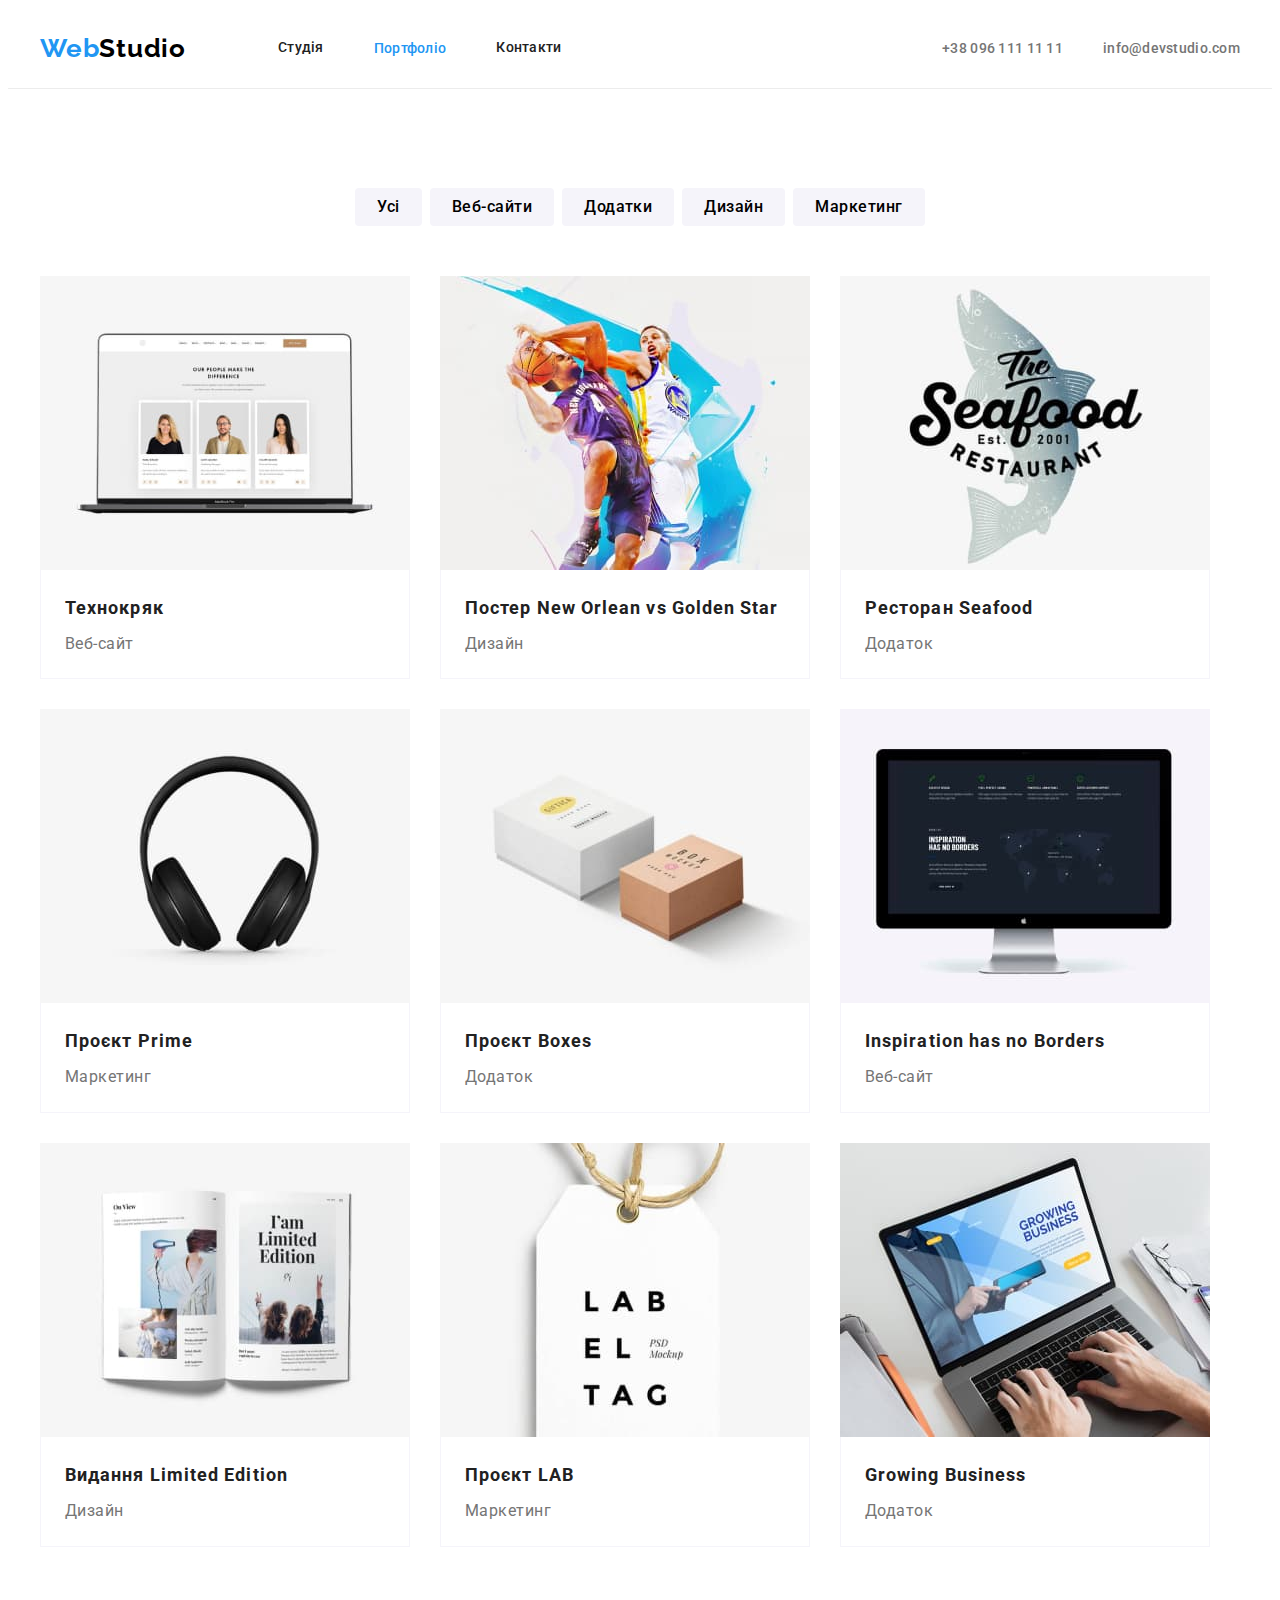
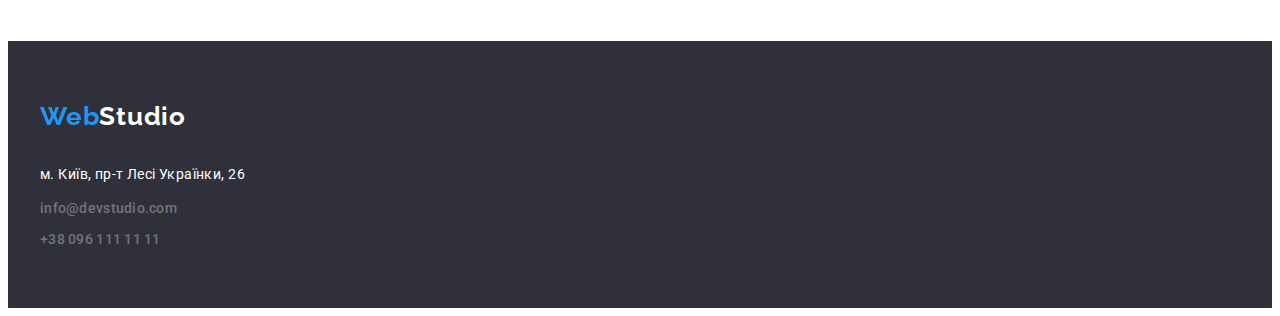
==== portfolio.html @ dc4efb28 "new code" ====
<!DOCTYPE html>

<html lang="uk">
<head>
    <meta charset="UTF-8">
    <meta http-equiv="X-UA-Compatible" content="IE=edge">
    <meta name="viewport" content="width=device-width, initial-scale=1.0">
    <title>WebStudio</title>
    <link rel="stylesheet" href="https://cdnjs.cloudflare.com/ajax/libs/modern-normalize/1.1.0/modern-normalize.min.css" integrity="sha512-wpPYUAdjBVSE4KJnH1VR1HeZfpl1ub8YT/NKx4PuQ5NmX2tKuGu6U/JRp5y+Y8XG2tV+wKQpNHVUX03MfMFn9Q==" crossorigin="anonymous" referrerpolicy="no-referrer" />
    <link rel="preconnect" href="https://fonts.googleapis.com">
<link rel="preconnect" href="https://fonts.gstatic.com" crossorigin>
<link href="https://fonts.googleapis.com/css2?family=Raleway:wght@700&family=Roboto:wght@400;500;700;900&display=swap" rel="stylesheet">

    <link rel="stylesheet" href="./css/styles.css">
</head>

<body>
    <header class="main-header">
        <div class="container header-container ">
        <nav class="navigation">
            <a class="logo"  href="./index.html" lang="en">
                <span>Web</span>Studio
            </a>
<ul class="list nav-list">
    <li class="items nav-list-items">
        <a class="menu-link link" href="./index.html">Студія</a>
    </li>
    <li class="items nav-list-items">
        <a class="portfolio link" href="./portfolio.html">Портфоліо</a>
    </li>
    <li class="items nav-list-items">
        <a class="menu-link link" href="">Контакти</a>
    </li>
</ul>
</nav>
<ul class="list header-feedback">
   <li class="nav-feedback">
<a class=" link feedback number" href="tel:+380961111111">+38 096 111 11 11</a>
</li>

    <li class="nav-feedback">
<a class="link feedback" href="mailto:info@devstudio.com">info@devstudio.com</a>
</li>

</ul>
     </div>

   </header>
 
   <main>
    <h2 class="invisible">Наші Проєкти</h2>

<section class="portfolio-background">

    <div class="container">
        
        <ul class="list portfolio-indent">
            <li class="buttons-indent">
                <button  class="button" type="button">Усі</button>
            </li>
            <li class="buttons-indent">
                <button class="button" type="button">Веб-сайти</button>
            </li>
            <li class="buttons-indent">
                <button class="button" type="button">Додатки</button>
            </li>
            <li class="buttons-indent">
                <button class="button" type="button">Дизайн</button>
            </li>
            <li class="buttons-indent">
                <button class="button" type="button">Маркетинг</button>
            </li>   
        </ul>
    




    <ul class="list employees">
        <li class="employees-card-portfolio">
            <a href="" class="link-potfolio">
            
            <img src="./images/projects/notebook.jpg" class="pictures" class="potfolio-images" alt="notebook" width="370" height="294">
            <div class="border-color">
            <h2 class="portfolio-headers">Технокряк</h2>
            <p class="headers-veiw">Веб-сайт</p>
            </div>
            </a>
        </li>
        <li class="employees-card-portfolio">
            <a href="" class="link-potfolio">
            
            <img src="./images/projects/basketball.jpg" class="pictures" alt="basketball" width="370" height="294">
           <div class="border-color">
            <h2 class="portfolio-headers">Постер New Orlean vs Golden Star</h2>
            <p class="headers-veiw">Дизайн</p>
            </div>
            </a>
        </li>
        <li class="employees-card-portfolio">
            <a href="" class="link-potfolio">
            
            <img src="./images/projects/seafood.jpg" class="pictures" alt="restaurant" width="370" height="294">
            <div class="border-color">
            <h2 class="portfolio-headers">Ресторан Seafood</h2>
            <p class="headers-veiw">Додаток</p>
            </div>
            </a>
        </li>
        <li class="employees-card-portfolio">
            <a href="" class="link-potfolio">
            
            <img src="./images/projects/headphones.jpg" class="pictures" alt="headphones" width="370" height="294">
            <div class="border-color">
            <h2 class="portfolio-headers">Проєкт Prime</h2>
            <p class="headers-veiw">Маркетинг</p>
            </div>
            </a>
        </li>
        <li class="employees-card-portfolio">
            <a href="" class="link-potfolio">
            
            <img src="./images/projects/boxes.jpg" class="pictures" alt="boxes" width="370" height="294">
            <div class="border-color">
            <h2 class="portfolio-headers">Проєкт Boxes</h2>
            <p class="headers-veiw">Додаток</p>
            </div>
            </a>
        </li>
        <li class="employees-card-portfolio">
            <a href="" class="link-potfolio">
            
            <img src="./images/projects/imac.jpg" class="pictures" alt="imac" width="370" height="294">
            <div class="border-color">
            <h2 class="portfolio-headers">Inspiration has no Borders</h2>
            <p class="headers-veiw">Веб-сайт</p>
            </div>
            </a>
        </li>
        <li class="employees-card-portfolio">
            <a href="" class="link-potfolio">
            
            <img src="./images/projects/newspapper.jpg" class="pictures" alt="newspapper" width="370" height="294">
            <div class="border-color">
            <h2 class="portfolio-headers">Видання Limited Edition</h2>
            <p class="headers-veiw">Дизайн</p>
            </div>
            </a>
        </li>
        <li class="employees-card-portfolio">
            <a href="" class="link-potfolio">
            
            <img src="./images/projects/labeltag.jpg" class="pictures" alt="labeltag" width="370" height="294">
            <div class="border-color">
            <h2 class="portfolio-headers">Проєкт LAB</h2>
            <p class="headers-veiw">Маркетинг</p>
            </div>
            </a>
        </li>
        <li class="employees-card-portfolio">
            <a href="" class="link-potfolio">
            <img src="./images/projects/typing.jpg" class="pictures" alt="typing" width="370" height="294">
            <div class="border-color">
            <h2 class="portfolio-headers">Growing Business</h2>
            <p class="headers-veiw">Додаток</p>
            </div>
            </a>
        </li>
    </ul>
</div>
</section>
</main>





<footer>
    <div class="container">
    <a class="footer-logo logo"  href="./index.html" lang="en">
        <span>Web</span>Studio
    </a>
        <address>
        <ul class="list footer-finish">
            <li class="footer-address">
                <a class="link feedback-adress" href="https://goo.gl/maps/wqpZzDvNSCtZP2SS6" 
                target="_blank" 
                rel="noopener noreferrer">м. Київ, пр-т Лесі Українки, 26</a>
            </li>
            <li class="footer-address">
                <a class="link feedback" href="mailto:info@devstudio.com">info@devstudio.com</a>
            </li>
            <li class="footer-address">
                <a class="link feedback" href="tel:+380961111111">+38 096 111 11 11</a>
            </li>
        </ul>
    </address>
</div>
</footer>

</body>
</html>
---- css/styles.css ----
/*=================PRIMARY=================*/

:root{
    --accent-color: #2196F3;
    --primary-text-color: #212121;
    --text-color: #FFFFFF;
    --feedback-color: #757575;
    --background-button-color: #188CE8;
    --background-buttons-color: #F5F4FA;
    --background-color: #2F303A ;
    --logo-color: #000000;
    --portfolio-background-color: #F5F5F5;
    --portfolio-header-color: #ECECEC;
}

/*=================CMON=================*/
.link{
    text-decoration: none;
    font-family: 'Roboto', sans-serif;
font-style: normal;
font-weight: 500;
font-size: 14px;
line-height: 1.14;
letter-spacing: 0.02em;
color: var(--primary-text-color);
letter-spacing: 0.02em;
}
.link:hover,
.link:focus{

    color: var(--accent-color);
}
.container{
    width: 1200px;
    margin-left: auto;
    margin-right: auto;
    padding-left: 15px;
    padding-right: 15px;
}

.list{
    list-style: none;
    padding-left: 0px;
    margin-bottom: 0px;
}
body {
    color: var(--primary-text-color);
    font-family: 'Roboto', sans-serif;
}
.link-potfolio,
.link-potfolio:focus,
.link-potfolio:active,
.link-potfolio:hover{
    text-decoration: none;
    color: var(--primary-text-color);
}
.feedback-adress{
    color: var(--text-color);
    font-style: normal;
    font-weight: 400;
    font-size: 14px;
    line-height: 24px;
    letter-spacing: 0.03em;
}
/*=================/CMON=================*/



/*=================HEADER=================*/
.number{
    padding-top: 32px;
    padding-bottom: 32px;
}
.header-mail{
    padding-top: 32px;
    padding-bottom: 32px;
}

.studio{
    color: var(--accent-color);
    display: block;
    padding-bottom: 32px;
padding-top: 32px;
}
.logo{
    margin-right: 92px;
    text-decoration: none;
    font-family: 'Raleway',sans-serif;

font-style: normal;
font-weight: 700;
font-size: 26px;
line-height: 1.19;
color: var(--logo-color);
letter-spacing: 0.03em;
}
span{
    color: var(--accent-color);
}
.feedback{
    color: var(--feedback-color);
}
.header-container{
    display: flex;
    align-items: center;
}
.navigation{
    display: flex;
    align-items: center;
}
.nav-list{
  display: flex;
  align-items: center; 
  margin-top: 0; 
}
.header-feedback{
    display: flex;
    align-items: center;
    margin-left: auto;
    margin-top: 0;
}
.nav-list-items:not(:last-child){
    margin-right: 50px;
}
.nav-feedback:not(:last-child){
    margin-right: 40px;
}
/*=================/HEADER=================*/


/*=================TEXT=================*/
.employees{
    display: flex;
    flex-wrap: wrap;
    margin-top: -30px;
    margin-left: -30px;
}
.employees-card{
    box-shadow: 0px 1px 3px rgba(0, 0, 0, 0.12),
     0px 1px 1px rgba(0, 0, 0, 0.14),
     0px 2px 1px rgba(0, 0, 0, 0.2);
     border-radius: 0px 0px 4px 4px;
     margin-top: 30px;
     margin-left: 30px;
}
.main-section{
    justify-content:center;
    
}
.main-section-color{
    background-color: var(--background-color);
    padding-top: 200px;
    padding-bottom: 200px;
}
.main-text{
    text-align: center;
    max-width: 696px;
font-style: normal;
font-weight: 900;
font-size: 44px;
line-height: 1.36;
text-align: center;
letter-spacing: 0.06em;
text-transform: uppercase;
color: var(--text-color);
margin-bottom: 30px;
margin-top: 0;
margin-left: auto;
margin-right: auto;
}
.invisible{
    position: absolute;
    white-space: nowrap;
    width: 1px;
    height: 1px;
    overflow: hidden;
    border: 0;
    padding: 0;
    clip: rect(0 0 0 0);
    clip-path: inset(50%);
    margin: -1px;
}
.main-button{
    padding: 10px 24px;
    min-width: 200px;
    margin: 0 auto;
  display: block;
    
font-style: normal;
font-weight: 700;
font-size: 16px;
line-height: 1.8;
align-items: center;
text-align: center;
letter-spacing: 0.06em;
border-radius: 4px;
border: none;
    color: var(--text-color);
    background: var(--accent-color);
   
}
.main-button:hover,
.main-button:focus{
    background-color: var(--background-button-color);
}
.main-button:active{
    background-color: var(--accent-color)
}
.saptitel{
    

font-style: normal;
font-weight: 700;
font-size: 14px;
line-height: 1.14;
letter-spacing: 0.03em;
text-transform: uppercase;
color: var(--primary-text-color);
max-width: 270px;
margin-top: 0;
margin-bottom: 10px;
}
.sabtitel{
    
font-style: normal;
font-weight: 400;
font-size: 14px;
line-height: 1.7;
letter-spacing: 0.03em;
color: var(--feedback-color);
max-width: 270px;
margin-top: 0;
margin-bottom: 0;
}
.main-sabtitle{
    display: flex;
    margin-top: 0;
}
.employees-subtitle:not(:last-child){
    margin-right: 30px;
}
.our-team{
    padding-top: 94px;
    padding-bottom: 94px;
    background-color: var(--background-buttons-color);
}
.team{
    

font-style: normal;
font-weight: 700;
font-size: 36px;
line-height: 1.16;
text-align: center;
letter-spacing: 0.03em;
margin-top: 0;
margin-bottom: 50px;
}
.names{
font-style: normal;
font-weight: 500;
font-size: 16px;
line-height: 19px;
text-align: center;
letter-spacing: 0.03em;
margin-top: 0;
margin-bottom: 10px;
}
.names-jobs-style{
    padding-top: 30px;
    padding-bottom: 30px;
}
.jobs{
    
color: var(--feedback-color);
font-style: normal;
font-weight: 400;
font-size: 16px;
line-height: 1.18;
text-align: center;
letter-spacing: 0.03em;
margin-top: 0;
margin-bottom: 0;
}
.footer-logo{
    color: var(--text-color);
    margin-bottom: 28px;
}
footer{
    background-color: var(--background-color);
    padding-top: 60px;
    padding-bottom: 60px;
}
.work-images{
    display: flex;
    padding-left: 0;
    margin-top: 0;
}
.footer-address:not(:last-child){
    margin-bottom: 12px;
}
.footer-finish{
    margin-top: 0;
    margin-bottom: 0px;
}
.images{
    display: block;
}
.images:not(:last-child){
    margin-right: 30px;
}
.our-advantages{
    padding-bottom: 94px;
    padding-top: 94px;
}
.our-work{
    padding-bottom: 94px;
}
.pictures{
    display: block;
}
address{
margin-top: 30px;
}
/*=================/TEXT=================*/


/*=================PORTFOLIO================*/

.portfolio{
    color: var(--accent-color);
}

.main-header{
    border-style: solid;
    border-width: 1px;
    border-top: none;
    border-left: none;
    border-right: none;
    margin-bottom: 0;
    border-color: var(--portfolio-header-color);
}
.menu-link{
    
font-style: normal;
font-weight: 500;
font-size: 14px;
line-height: 1.14;
letter-spacing: 0.02em;
color: var(--primary-text-color);
letter-spacing: 0.02em;
display: block;
padding-bottom: 32px;
padding-top: 32px;
}
.buttons-indent:not(:last-child){
    margin-right: 8px;
}
.button{
    padding: 6px 22px;
    margin-top: 5px;
    font-family: 'Roboto';
    font-style: normal;
    font-weight: 500;
    font-size: 16px;
    line-height: 1.6;
    text-align: center;
    letter-spacing: 0.03em;
    border: none;
background: var(--background-buttons-color);
border-radius: 4px;
}
.button:hover,
.button:focus{
    box-shadow: 0px 3px 1px rgba(0, 0, 0, 0.1), 
    0px 1px 2px rgba(0, 0, 0, 0.08), 
    0px 2px 2px rgba(0, 0, 0, 0.12);
    color: var(--text-color);
    background: var(--accent-color);
}
.portfolio-indent{
    margin-top: 0;
    margin-bottom: 50px;
    display: flex;
    justify-content: center;
}
.border-color{
    border-width: 1px;

  border-style: solid;

  border-color: var(--background-buttons-color);
  border-top: none;
  padding-left: 24px;
  padding-right: 24px;
  padding-top: 20px;
  padding-bottom: 20px;

}     
.portfolio-headers{
    

font-style: normal;
font-weight: 700;
font-size: 18px;
line-height: 2;
letter-spacing: 0.06em;
margin-bottom: 4px;
margin-top: 0;
}
.headers-veiw{
    

font-style: normal;
font-weight: 400;
font-size: 16px;
line-height: 1.8;
letter-spacing: 0.03em;
color: var(--feedback-color);
margin-bottom: 0;
margin-top: 0;
}.employees-card-portfolio{
    margin-top: 30px;
    margin-left: 30px;
} 
.portfolio-background{
    padding-top: 94px;
    padding-bottom: 94px;
}
/*=================/PORTFOLIO================*/
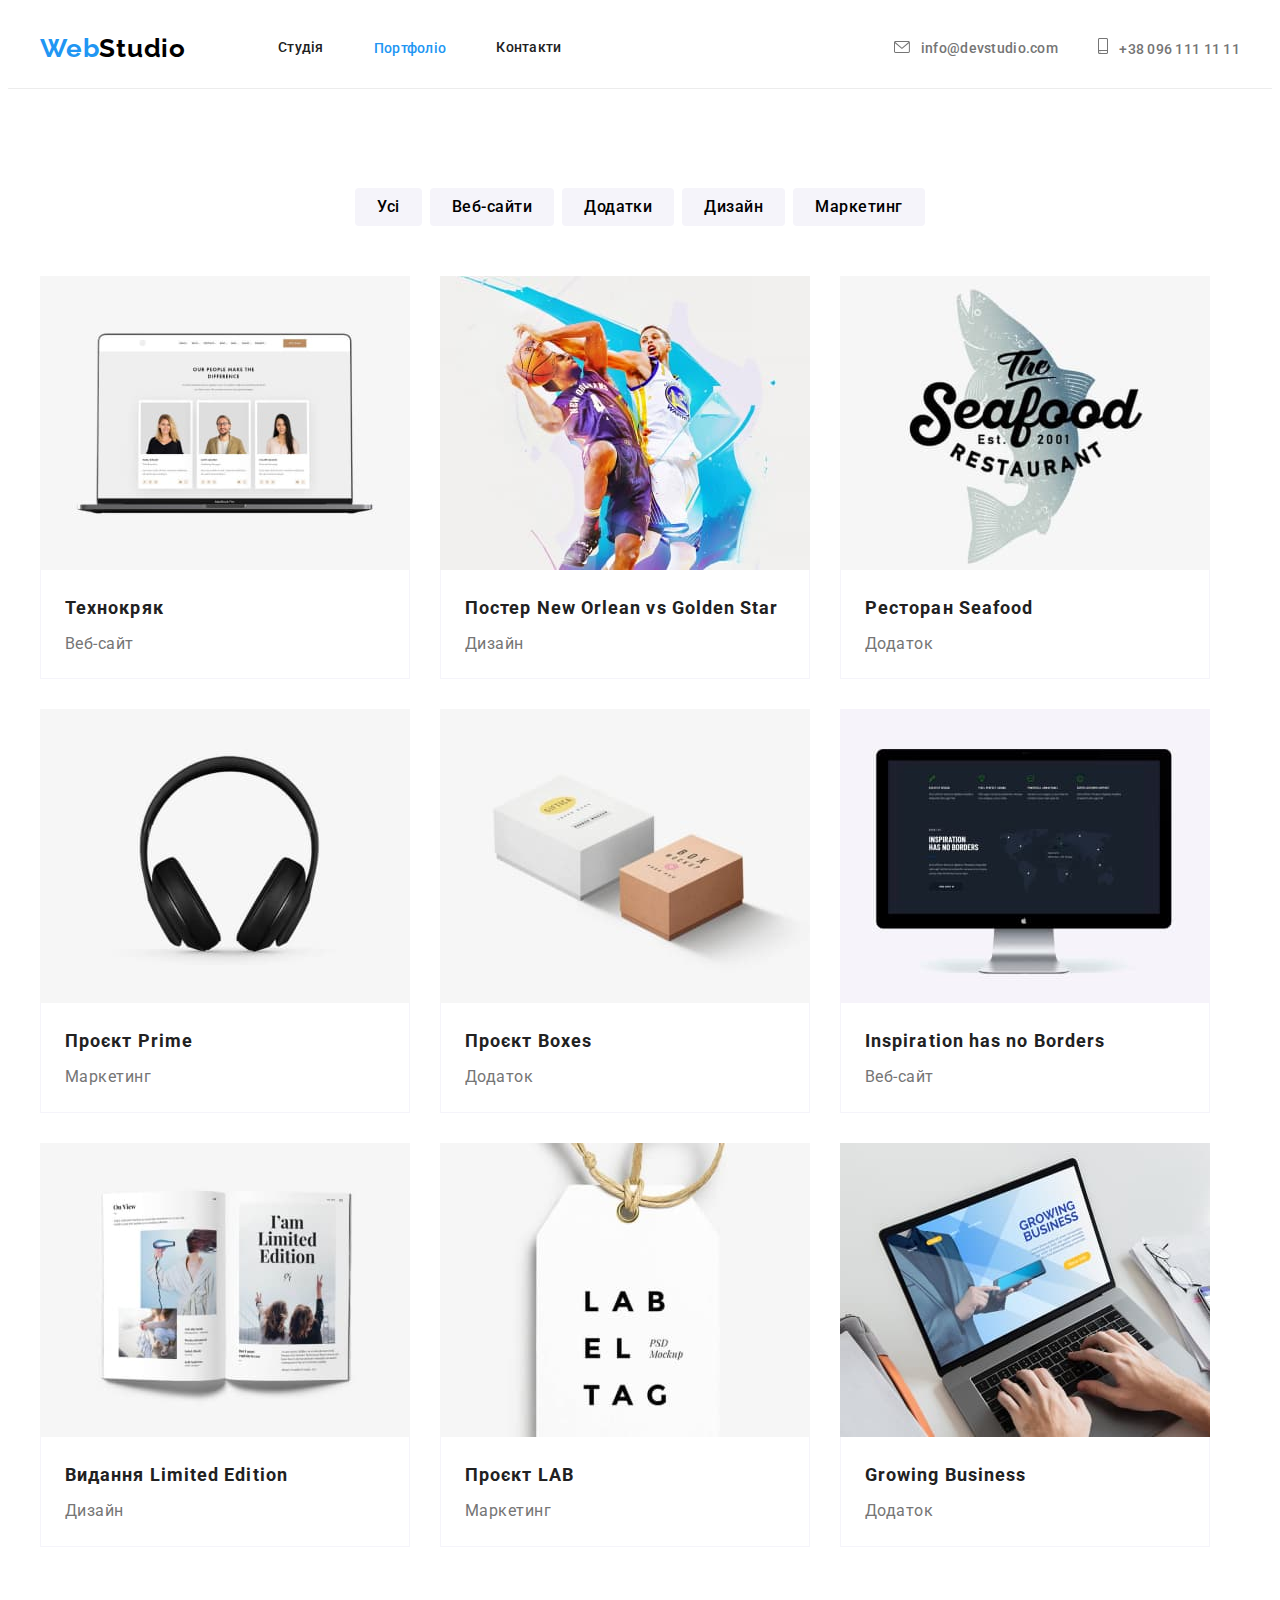
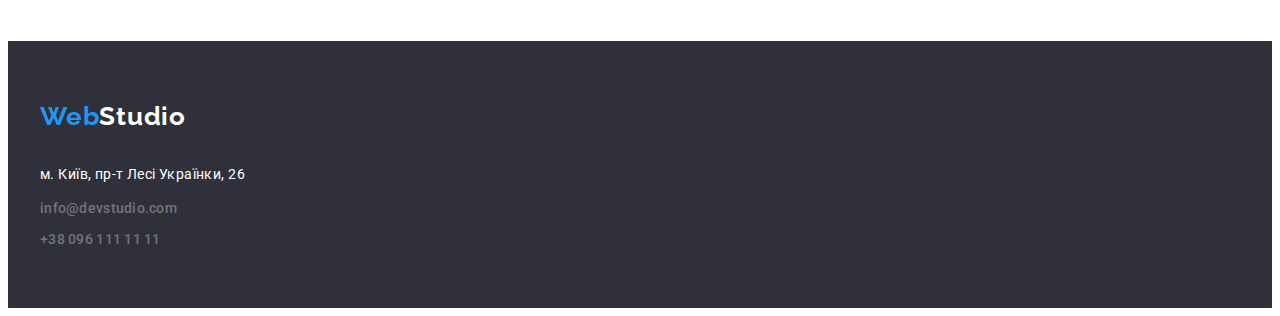
==== commit 1bffcc60: "new code" ====
--- a/portfolio.html
+++ b/portfolio.html
@@ -34,15 +34,30 @@
 </ul>
 </nav>
 <ul class="list header-feedback">
-   <li class="nav-feedback">
-<a class=" link feedback number" href="tel:+380961111111">+38 096 111 11 11</a>
-</li>
-
     <li class="nav-feedback">
-<a class="link feedback" href="mailto:info@devstudio.com">info@devstudio.com</a>
-</li>
-
-</ul>
+ <a class=" link feedback header-mail" href="mailto:info@devstudio.com">
+     <svg class="header-images" width="16" height="12">
+         <use href="./images/svg/social.svg#icon-envelope">
+ 
+         </use>
+     </svg>
+     info@devstudio.com
+     </a>
+ </li>
+ 
+     <li class="nav-feedback">
+ <a class="link feedback number" href="tel:+380961111111">
+     <svg class="header-images" width="10" height="16">
+         <use href="./images/svg/social.svg#icon-smartphone">
+ 
+         </use>
+     </svg>
+     +38 096 111 11 11
+ </a>
+ 
+ </li>
+ 
+ </ul>
      </div>
 
    </header>
--- a/css/styles.css
+++ b/css/styles.css
@@ -125,6 +125,11 @@
 .nav-feedback:not(:last-child){
     margin-right: 40px;
 }
+.header-images{
+    fill:currentColor;
+    margin-right: 8px;
+    
+}
 /*=================/HEADER=================*/
 
 
@@ -148,6 +153,16 @@
     
 }
 .main-section-color{
+    width: 1600px;
+    height: 600px;
+    margin-left: auto;
+    margin-right: auto;
+    background-image: linear-gradient(
+        rgba(47, 48, 58, 0.4),
+    rgba(47, 48, 58, 0.4)
+    ), 
+    url("../images/background/Img.png");
+    background-size: cover;
     background-color: var(--background-color);
     padding-top: 200px;
     padding-bottom: 200px;
@@ -321,6 +336,11 @@
 }
 address{
 margin-top: 30px;
+}
+.work-images{
+    background-color: var(--background-buttons-color);
+    margin-left: auto;
+    margin-right: auto;
 }
 /*=================/TEXT=================*/
 
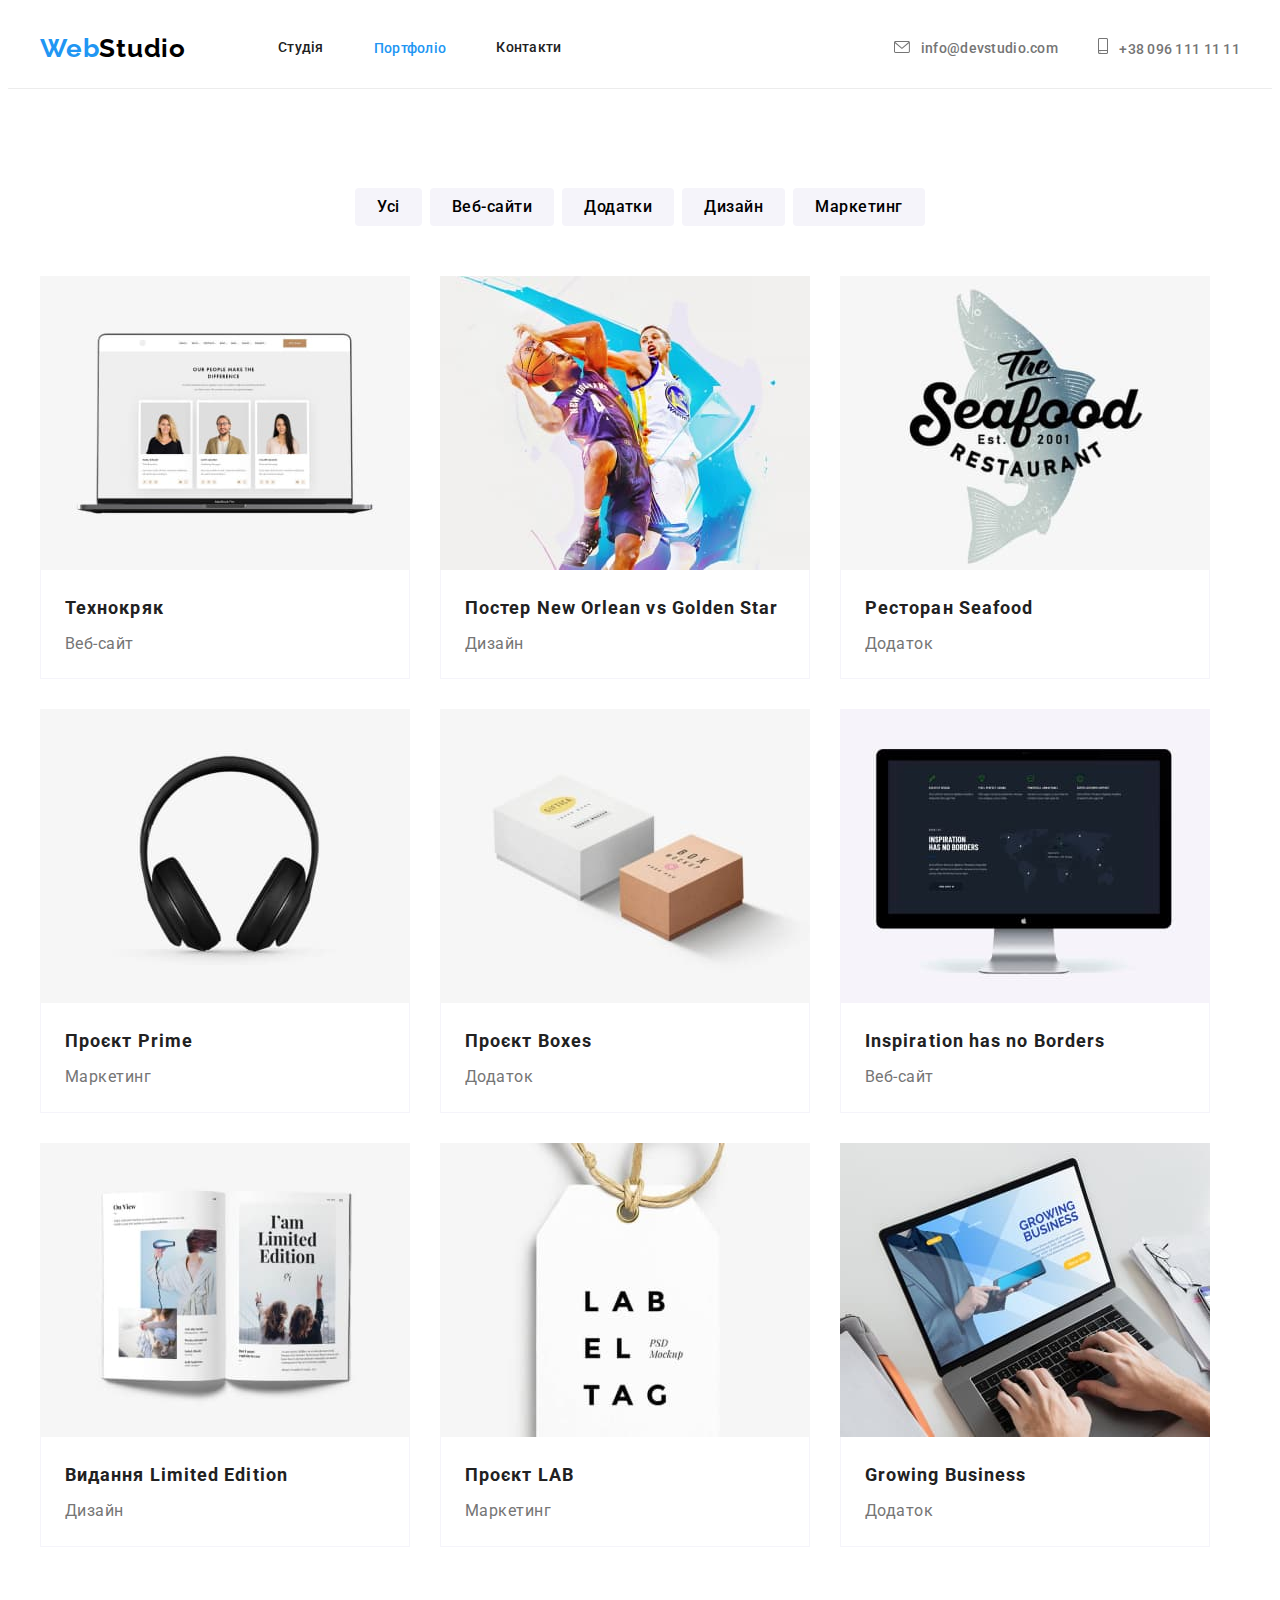
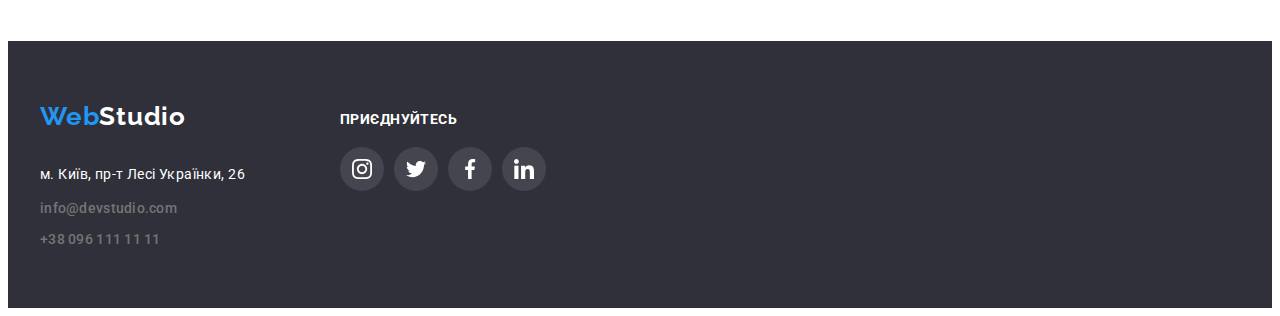
==== commit 2d6bb649: "new code" ====
--- a/portfolio.html
+++ b/portfolio.html
@@ -191,7 +191,8 @@
 
 
 <footer>
-    <div class="container">
+    <div class="container footer-position">
+        <div class="footer-address-position">
     <a class="footer-logo logo"  href="./index.html" lang="en">
         <span>Web</span>Studio
     </a>
@@ -211,6 +212,40 @@
         </ul>
     </address>
 </div>
+<div class="footer-margin">
+<h2 class="team footer-team">приєднуйтесь</h2>
+<ul class="list workers-social-footer">
+    <li class="workers-link-items">
+   <a href="" class="workers-link-footer">
+       <svg class="workers-footer">
+           <use href="./images/svg/social.svg#icon-instagram-2" width="20" height="20"></use>
+       </svg>
+   </a>
+   </li>
+   <li class="workers-link-items">
+   <a href="" class="workers-link-footer">
+       <svg class="workers-footer">
+           <use href="./images/svg/social.svg#icon-twitter-1" width="20" height="20"></use>
+       </svg>
+   </a>
+   </li>
+   <li class="workers-link-items">
+   <a href="" class="workers-link-footer">
+       <svg class="workers-footer">
+           <use href="./images/svg/social.svg#icon-facebook-1" width="20" height="20"></use>
+       </svg>
+   </a>
+   </li>
+   <li class="workers-link-items">
+   <a href="" class="workers-link-footer">
+       <svg class="workers-footer">
+           <use href="./images/svg/social.svg#icon-linkedin-1" width="20" height="20"></use>
+       </svg>
+   </a>
+   </li>
+   </ul>   
+</div>
+</div>
 </footer>
 
 </body>
--- a/css/styles.css
+++ b/css/styles.css
@@ -11,6 +11,7 @@
     --logo-color: #000000;
     --portfolio-background-color: #F5F5F5;
     --portfolio-header-color: #ECECEC;
+    --social-color:  #AFB1B8;
 }
 
 /*=================CMON=================*/
@@ -258,6 +259,7 @@
     padding-top: 94px;
     padding-bottom: 94px;
     background-color: var(--background-buttons-color);
+    margin-bottom: 94px;
 }
 .team{
     
@@ -284,6 +286,8 @@
 .names-jobs-style{
     padding-top: 30px;
     padding-bottom: 30px;
+    padding-left: 32px;
+    padding-right: 32px;
 }
 .jobs{
     
@@ -295,7 +299,7 @@
 text-align: center;
 letter-spacing: 0.03em;
 margin-top: 0;
-margin-bottom: 0;
+margin-bottom: 16px;
 }
 .footer-logo{
     color: var(--text-color);
@@ -337,10 +341,124 @@
 address{
 margin-top: 30px;
 }
-.work-images{
+
+.background-color{
+    display: flex;
     background-color: var(--background-buttons-color);
-    margin-left: auto;
-    margin-right: auto;
+    width: 270px;
+    height: 120px;
+    border-radius: 4px;
+  align-items: center;
+  justify-content: center;
+  margin-bottom: 30px;  
+}
+
+.workers-link:focus .workers,
+.workers-link:hover .workers{
+    fill: var(--text-color);
+}
+
+
+.workers-link:focus,
+.workers-link:hover{
+    background-color: var(--accent-color);
+}
+.workers-link{
+    display: flex;
+    align-items: center;
+    justify-content: center;
+    width: 44px;
+    height: 44px;
+    border-radius: 50%;
+}
+.workers{
+    width: 20px;
+    height: 20px;
+    fill: var(--social-color);
+}
+.workers-social{
+    display: flex;
+    justify-content: space-between;
+}
+.workers-link-items:not(:last-child){
+margin-right: 10px;
+}
+.company{
+    padding-bottom: 94px;
+    padding-left: 0;
+    padding-right: 0;
+}
+.company-icon{
+    width: 106px;
+    height: 60px;
+}
+.company-link:hover,
+.company-link:focus{
+    fill: var(--accent-color);
+    border-color: var(--accent-color);
+}
+.company-link{
+    display: flex;
+    width: 170px;
+    height: 92px;
+    padding-left: 32px;
+    padding-right: 32px;
+    padding-top: 16px;
+    padding-bottom: 16px;
+    fill: var(--social-color);
+    border-radius: 4px ;
+    border-style: solid;
+    border-width: 1px;
+    border-color: var(--social-color);
+}
+.company-width{
+    display: flex;
+    justify-content: space-between;
+}
+.footer-position{
+    display: flex;
+}
+.workers-social-footer{
+    display: flex;
+    justify-content: space-between;
+    margin-top: 0;
+}
+.footer-team{
+    color: var(--text-color);
+    text-align: left;
+    margin-bottom: 20px;
+    font-family: 'Roboto';
+font-style: normal;
+font-weight: 700;
+font-size: 14px;
+line-height: 16px;
+letter-spacing: 0.03em;
+text-transform: uppercase;
+}
+.workers-link-footer{
+    display: flex;
+    align-items: center;
+    justify-content: center;
+    width: 44px;
+    height: 44px;
+    border-radius: 50%;
+    background: rgba(255, 255, 255, 0.1);
+}
+.workers-footer{
+    width: 20px;
+    height: 20px;
+    fill: var(--text-color);
+}
+.workers-link-footer:focus,
+.workers-link-footer:hover{
+    background-color: var(--accent-color);
+}
+.footer-margin{
+    margin-top: 10px;
+}
+.footer-address-position{
+    width: 230px;
+    margin-right: 70px;
 }
 /*=================/TEXT=================*/
 
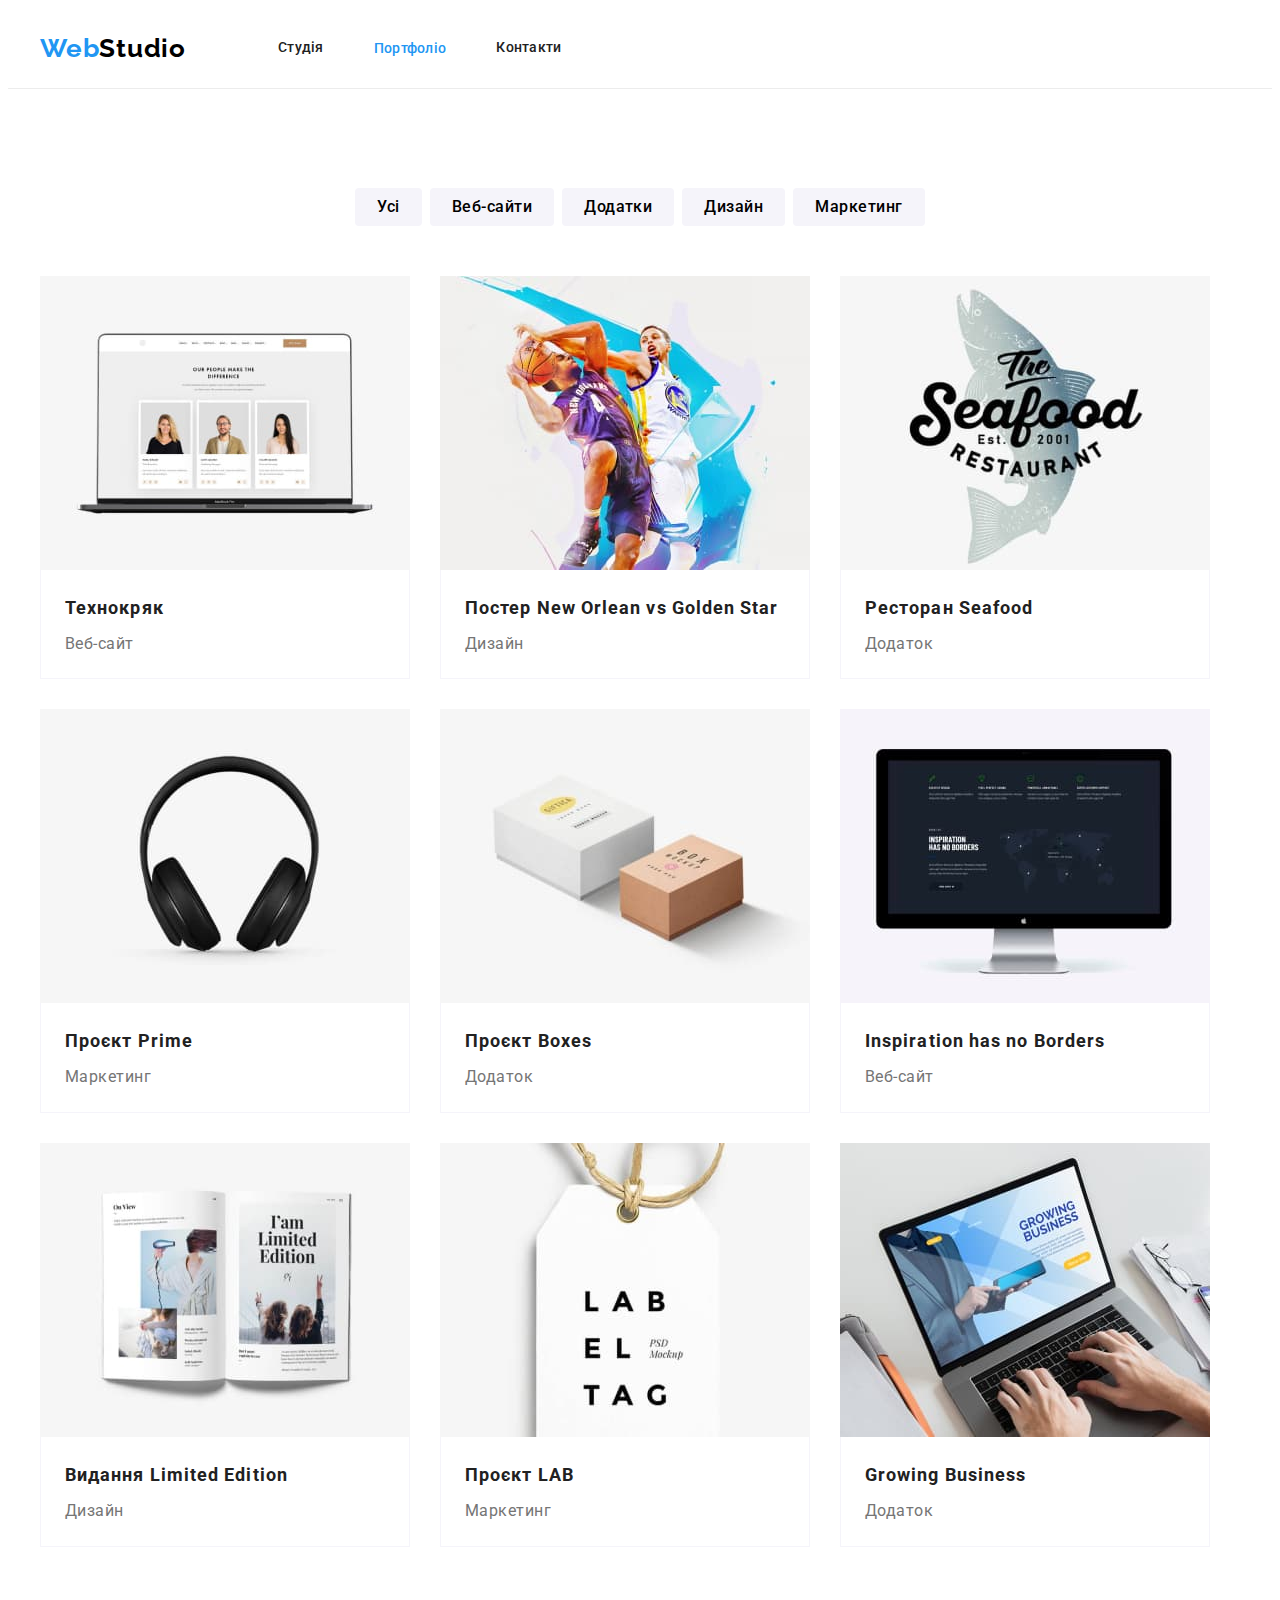
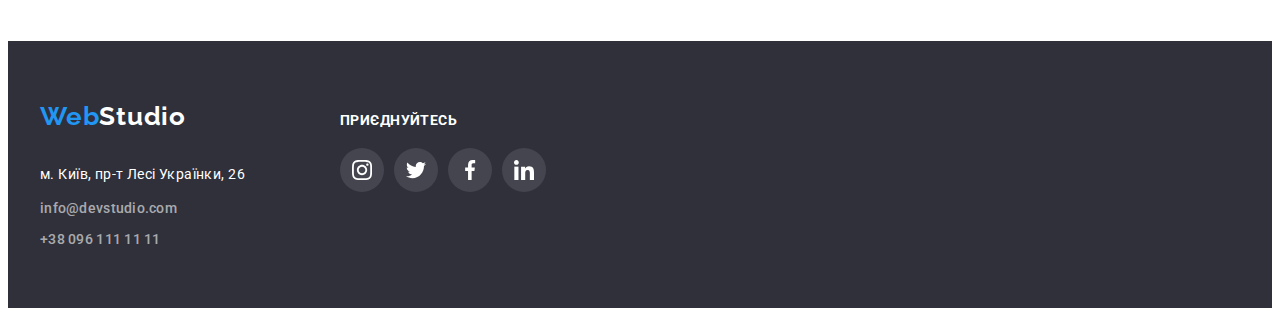
==== commit a5146912: "new code" ====
--- a/portfolio.html
+++ b/portfolio.html
@@ -93,7 +93,7 @@
 
     <ul class="list employees">
         <li class="employees-card-portfolio">
-            <a href="" class="link-potfolio">
+            <a href="" class="link-portfolio">
             
             <img src="./images/projects/notebook.jpg" class="pictures" class="potfolio-images" alt="notebook" width="370" height="294">
             <div class="border-color">
@@ -103,7 +103,7 @@
             </a>
         </li>
         <li class="employees-card-portfolio">
-            <a href="" class="link-potfolio">
+            <a href="" class="link-portfolio">
             
             <img src="./images/projects/basketball.jpg" class="pictures" alt="basketball" width="370" height="294">
            <div class="border-color">
@@ -113,7 +113,7 @@
             </a>
         </li>
         <li class="employees-card-portfolio">
-            <a href="" class="link-potfolio">
+            <a href="" class="link-portfolio">
             
             <img src="./images/projects/seafood.jpg" class="pictures" alt="restaurant" width="370" height="294">
             <div class="border-color">
@@ -123,7 +123,7 @@
             </a>
         </li>
         <li class="employees-card-portfolio">
-            <a href="" class="link-potfolio">
+            <a href="" class="link-portfolio">
             
             <img src="./images/projects/headphones.jpg" class="pictures" alt="headphones" width="370" height="294">
             <div class="border-color">
@@ -133,7 +133,7 @@
             </a>
         </li>
         <li class="employees-card-portfolio">
-            <a href="" class="link-potfolio">
+            <a href="" class="link-portfolio">
             
             <img src="./images/projects/boxes.jpg" class="pictures" alt="boxes" width="370" height="294">
             <div class="border-color">
@@ -143,7 +143,7 @@
             </a>
         </li>
         <li class="employees-card-portfolio">
-            <a href="" class="link-potfolio">
+            <a href="" class="link-portfolio">
             
             <img src="./images/projects/imac.jpg" class="pictures" alt="imac" width="370" height="294">
             <div class="border-color">
@@ -153,7 +153,7 @@
             </a>
         </li>
         <li class="employees-card-portfolio">
-            <a href="" class="link-potfolio">
+            <a href="" class="link-portfolio">
             
             <img src="./images/projects/newspapper.jpg" class="pictures" alt="newspapper" width="370" height="294">
             <div class="border-color">
@@ -163,7 +163,7 @@
             </a>
         </li>
         <li class="employees-card-portfolio">
-            <a href="" class="link-potfolio">
+            <a href="" class="link-portfolio">
             
             <img src="./images/projects/labeltag.jpg" class="pictures" alt="labeltag" width="370" height="294">
             <div class="border-color">
@@ -173,7 +173,7 @@
             </a>
         </li>
         <li class="employees-card-portfolio">
-            <a href="" class="link-potfolio">
+            <a href="" class="link-portfolio">
             <img src="./images/projects/typing.jpg" class="pictures" alt="typing" width="370" height="294">
             <div class="border-color">
             <h2 class="portfolio-headers">Growing Business</h2>
--- a/css/styles.css
+++ b/css/styles.css
@@ -48,10 +48,7 @@
     color: var(--primary-text-color);
     font-family: 'Roboto', sans-serif;
 }
-.link-potfolio,
-.link-potfolio:focus,
-.link-potfolio:active,
-.link-potfolio:hover{
+.link-portfolio{
     text-decoration: none;
     color: var(--primary-text-color);
 }
@@ -71,10 +68,14 @@
 .number{
     padding-top: 32px;
     padding-bottom: 32px;
+    display: flex;
+    align-items: center;
 }
 .header-mail{
     padding-top: 32px;
     padding-bottom: 32px;
+    display: flex;
+    align-items: center;
 }
 
 .studio{
@@ -99,7 +100,7 @@
     color: var(--accent-color);
 }
 .feedback{
-    color: var(--feedback-color);
+    color: rgba(255, 255, 255, 0.6);
 }
 .header-container{
     display: flex;
@@ -148,6 +149,7 @@
      border-radius: 0px 0px 4px 4px;
      margin-top: 30px;
      margin-left: 30px;
+     background-color: var(--text-color);
 }
 .main-section{
     justify-content:center;
@@ -259,7 +261,6 @@
     padding-top: 94px;
     padding-bottom: 94px;
     background-color: var(--background-buttons-color);
-    margin-bottom: 94px;
 }
 .team{
     
@@ -384,6 +385,7 @@
 margin-right: 10px;
 }
 .company{
+    padding-top: 94px; 
     padding-bottom: 94px;
     padding-left: 0;
     padding-right: 0;
@@ -411,12 +413,9 @@
     border-width: 1px;
     border-color: var(--social-color);
 }
-.company-width{
-    display: flex;
-    justify-content: space-between;
-}
 .footer-position{
     display: flex;
+    align-items: baseline;
 }
 .workers-social-footer{
     display: flex;
@@ -453,12 +452,17 @@
 .workers-link-footer:hover{
     background-color: var(--accent-color);
 }
-.footer-margin{
-    margin-top: 10px;
-}
 .footer-address-position{
     width: 230px;
     margin-right: 70px;
+}
+.company-style{
+    margin-top: 0;
+    display: flex;
+    justify-content: center;
+}
+.company-margin:not(:last-child){
+margin-right: 30px;
 }
 /*=================/TEXT=================*/
 
@@ -557,10 +561,17 @@
 color: var(--feedback-color);
 margin-bottom: 0;
 margin-top: 0;
-}.employees-card-portfolio{
+}
+.employees-card-portfolio{
     margin-top: 30px;
     margin-left: 30px;
 } 
+.employees-card-portfolio:focus,
+.employees-card-portfolio:hover{
+    box-shadow: 0px 1px 1px rgba(0, 0, 0, 0.12),
+    0px 4px 4px rgba(0, 0, 0, 0.06),
+     1px 4px 6px rgba(0, 0, 0, 0.16);
+}
 .portfolio-background{
     padding-top: 94px;
     padding-bottom: 94px;
